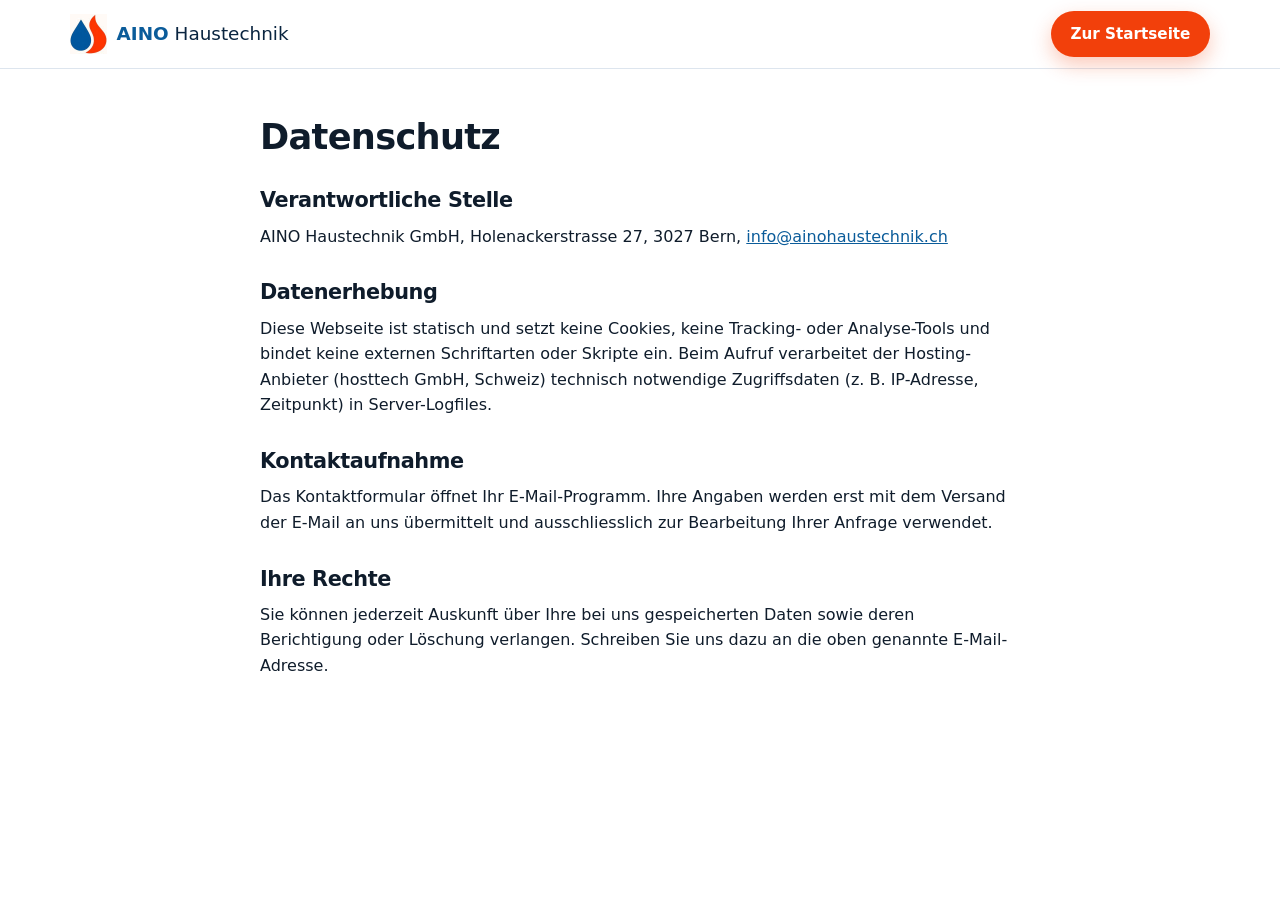
==== datenschutz.html @ a84bcbae "Neue statische Webseite für AINO Haustechnik GmbH Startseite mit Leistungen, Ablauf, Über uns und Ko" ====
<!doctype html>
<html lang="de-CH">
<head>
<meta charset="utf-8">
<meta name="viewport" content="width=device-width, initial-scale=1">
<title>Datenschutz – AINO Haustechnik GmbH</title>
<meta name="robots" content="noindex">
<link rel="icon" type="image/png" href="assets/favicon.png">
<link rel="stylesheet" href="style.css">
</head>
<body>
<header class="site-header"><div class="wrap header-inner">
<a class="brand" href="index.html"><img src="assets/logo-symbol.png" alt="" width="40" height="43"><span><strong>AINO</strong> Haustechnik</span></a>
<a class="btn btn-accent btn-sm" href="index.html">Zur Startseite</a>
</div></header>
<main class="wrap legal">
<h1>Datenschutz</h1>
<h2>Verantwortliche Stelle</h2>
<p>AINO Haustechnik GmbH, Holenackerstrasse 27, 3027 Bern, <a href="mailto:info@ainohaustechnik.ch">info@ainohaustechnik.ch</a></p>
<h2>Datenerhebung</h2>
<p>Diese Webseite ist statisch und setzt keine Cookies, keine Tracking- oder Analyse-Tools und bindet keine externen Schriftarten oder Skripte ein. Beim Aufruf verarbeitet der Hosting-Anbieter (hosttech GmbH, Schweiz) technisch notwendige Zugriffsdaten (z. B. IP-Adresse, Zeitpunkt) in Server-Logfiles.</p>
<h2>Kontaktaufnahme</h2>
<p>Das Kontaktformular öffnet Ihr E-Mail-Programm. Ihre Angaben werden erst mit dem Versand der E-Mail an uns übermittelt und ausschliesslich zur Bearbeitung Ihrer Anfrage verwendet.</p>
<h2>Ihre Rechte</h2>
<p>Sie können jederzeit Auskunft über Ihre bei uns gespeicherten Daten sowie deren Berichtigung oder Löschung verlangen. Schreiben Sie uns dazu an die oben genannte E-Mail-Adresse.</p>
</main>
</body>
</html>
---- style.css ----
:root{
  --navy:#0a2540;
  --navy-2:#0f3357;
  --blue:#0b5c9a;
  --blue-soft:#e8f2fb;
  --accent:#f2400b;
  --accent-dark:#d13505;
  --ink:#0f1c2b;
  --muted:#5a6b7d;
  --line:#dde5ee;
  --bg:#ffffff;
  --tint:#f4f8fc;
  --radius:16px;
  --shadow:0 10px 30px rgba(10,37,64,.10);
  --font:system-ui,-apple-system,"Segoe UI",Roboto,"Helvetica Neue",Arial,sans-serif;
}
*{box-sizing:border-box}
html{scroll-behavior:smooth;scroll-padding-top:80px}
body{margin:0;font-family:var(--font);color:var(--ink);background:var(--bg);line-height:1.6;-webkit-font-smoothing:antialiased}
img,svg{max-width:100%;display:block}
a{color:var(--blue)}
h1,h2,h3{line-height:1.15;margin:0 0 .5em;letter-spacing:-.02em}
h1{font-size:clamp(2.2rem,5.5vw,3.8rem);font-weight:800}
h2{font-size:clamp(1.7rem,3.5vw,2.5rem);font-weight:800}
h3{font-size:1.15rem;font-weight:700}
p{margin:0 0 1em}
.wrap{width:min(1140px,100% - 40px);margin-inline:auto}
.muted{color:var(--muted)}
.small{font-size:.85rem}
.skip{position:absolute;left:-999px;top:0;background:#fff;padding:.5rem 1rem;z-index:100}
.skip:focus{left:8px;top:8px}

/* header */
.site-header{position:sticky;top:0;z-index:50;background:rgba(255,255,255,.92);backdrop-filter:saturate(1.4) blur(10px);border-bottom:1px solid var(--line)}
.header-inner{display:flex;align-items:center;justify-content:space-between;height:68px}
.brand{display:flex;align-items:center;gap:.6rem;text-decoration:none;color:var(--navy);font-size:1.15rem}
.brand img{height:40px;width:auto}
.brand strong{font-weight:800;color:var(--blue)}
.nav{display:flex;align-items:center;gap:1.6rem}
.nav a:not(.btn){color:var(--ink);text-decoration:none;font-weight:500}
.nav a:not(.btn):hover{color:var(--blue)}
.nav-toggle{display:none;background:none;border:0;padding:10px;cursor:pointer}
.nav-toggle span{display:block;width:24px;height:2px;background:var(--navy);margin:5px 0;transition:.25s}

/* buttons */
.btn{display:inline-flex;align-items:center;justify-content:center;padding:.85rem 1.5rem;border-radius:999px;font-weight:700;text-decoration:none;border:2px solid transparent;cursor:pointer;font:inherit;font-weight:700;transition:transform .15s,background .15s,box-shadow .15s}
.btn:hover{transform:translateY(-1px)}
.btn-accent{background:var(--accent);color:#fff;box-shadow:0 8px 20px rgba(242,64,11,.28)}
.btn-accent:hover{background:var(--accent-dark)}
.btn-ghost{border-color:rgba(255,255,255,.4);color:#fff}
.btn-ghost:hover{background:rgba(255,255,255,.1)}
.btn-sm{padding:.55rem 1.1rem;font-size:.95rem}

/* hero */
.hero{background:radial-gradient(1200px 500px at 85% -10%,#15508a 0%,transparent 60%),linear-gradient(160deg,var(--navy) 0%,var(--navy-2) 100%);color:#fff;padding:clamp(3rem,8vw,6rem) 0 clamp(3rem,7vw,5rem);overflow:hidden}
.hero-grid{display:grid;grid-template-columns:1.2fr .8fr;gap:2rem;align-items:center}
.eyebrow{text-transform:uppercase;letter-spacing:.14em;font-size:.78rem;font-weight:700;color:var(--accent);margin-bottom:.8rem}
.hero .eyebrow{color:#ff8a5c}
.hl{color:#ff7a45}
.lead{font-size:1.15rem;color:#cfdcea;max-width:34em}
.cta-row{display:flex;flex-wrap:wrap;gap:.8rem;margin:1.6rem 0 2rem}
.hero-facts{list-style:none;padding:0;margin:0;display:flex;flex-wrap:wrap;gap:1.5rem 2.2rem}
.hero-facts li{display:flex;flex-direction:column;border-left:3px solid var(--accent);padding-left:.8rem}
.hero-facts strong{font-size:1rem}
.hero-facts span{font-size:.85rem;color:#a9bdd2}
.hero-visual{position:relative;display:grid;place-items:center}
.orb{position:absolute;width:90%;aspect-ratio:1;border-radius:50%;background:radial-gradient(circle,rgba(58,160,240,.35),transparent 65%);filter:blur(10px)}
.hero-svg{position:relative;width:min(340px,80%);filter:drop-shadow(0 20px 40px rgba(0,0,0,.35));animation:float 6s ease-in-out infinite}
@keyframes float{50%{transform:translateY(-10px)}}

/* sections */
.section{padding:clamp(3.5rem,8vw,6rem) 0}
.section-tint{background:var(--tint)}
.section-dark{background:var(--navy);color:#fff}
.section-dark .eyebrow{color:#ff8a5c}
.section-head{max-width:640px;margin-bottom:2.5rem}

/* cards */
.cards{display:grid;grid-template-columns:repeat(auto-fit,minmax(280px,1fr));gap:1.2rem}
.card{background:#fff;border:1px solid var(--line);border-radius:var(--radius);padding:1.6rem;transition:transform .2s,box-shadow .2s,border-color .2s}
.card:hover{transform:translateY(-4px);box-shadow:var(--shadow);border-color:#c5d6e8}
.card p{color:var(--muted);margin:0}
.icon{width:52px;height:52px;border-radius:14px;background:var(--blue-soft);display:grid;place-items:center;margin-bottom:1rem}
.icon svg{width:26px;height:26px;fill:none;stroke:var(--blue);stroke-width:1.8;stroke-linecap:round;stroke-linejoin:round}
.icon-warm{background:#fdece6}
.icon-warm svg{stroke:var(--accent)}

/* steps */
.steps{list-style:none;padding:0;margin:0;display:grid;grid-template-columns:repeat(auto-fit,minmax(220px,1fr));gap:1.2rem}
.steps li{background:rgba(255,255,255,.06);border:1px solid rgba(255,255,255,.12);border-radius:var(--radius);padding:1.5rem}
.steps p{color:#b9cbdd;margin:0}
.num{display:inline-grid;place-items:center;width:38px;height:38px;border-radius:50%;background:var(--accent);font-weight:800;margin-bottom:.8rem}

/* about */
.about{display:grid;grid-template-columns:1.3fr .7fr;gap:3rem;align-items:center}
.checks{list-style:none;padding:0;margin:1.2rem 0 0}
.checks li{position:relative;padding-left:1.9rem;margin-bottom:.6rem}
.checks li::before{content:"";position:absolute;left:0;top:.35em;width:1.1rem;height:1.1rem;border-radius:50%;background:var(--blue) url("data:image/svg+xml,%3Csvg xmlns='http://www.w3.org/2000/svg' viewBox='0 0 24 24' fill='none' stroke='white' stroke-width='3.5' stroke-linecap='round' stroke-linejoin='round'%3E%3Cpath d='M6 12.500l4 4 8-9'/%3E%3C/svg%3E") center/70% no-repeat}
.about-card{background:#fff;border:1px solid var(--line);border-radius:var(--radius);box-shadow:var(--shadow);padding:2rem;text-align:center}
.about-card img{width:200px;margin:0 auto 1.2rem;mix-blend-mode:multiply}
.about-card dl{text-align:left;margin:0;display:grid;gap:.2rem;border-top:1px solid var(--line);padding-top:1rem}
.about-card dt{font-size:.75rem;text-transform:uppercase;letter-spacing:.1em;color:var(--muted);margin-top:.6rem}
.about-card dd{margin:0;font-weight:600}

/* contact */
.contact{display:grid;grid-template-columns:.9fr 1.1fr;gap:3rem;align-items:start}
.contact-list{list-style:none;padding:0;margin:1.5rem 0 0;display:grid;gap:1rem}
.contact-list li{display:flex;flex-direction:column;background:#fff;border:1px solid var(--line);border-radius:12px;padding:.9rem 1.1rem}
.contact-list span{font-size:.75rem;text-transform:uppercase;letter-spacing:.1em;color:var(--muted)}
.contact-list a{font-weight:700;font-size:1.1rem;text-decoration:none}
.form{background:#fff;border:1px solid var(--line);border-radius:var(--radius);box-shadow:var(--shadow);padding:1.8rem;display:grid;gap:1rem}
.form label{display:grid;gap:.35rem;font-weight:600;font-size:.9rem}
.form .row{display:grid;grid-template-columns:1fr 1fr;gap:1rem}
.form input,.form select,.form textarea{font:inherit;padding:.75rem .9rem;border:1.5px solid var(--line);border-radius:10px;background:#fff;color:var(--ink)}
.form input:focus,.form select:focus,.form textarea:focus{outline:none;border-color:var(--blue);box-shadow:0 0 0 3px rgba(11,92,154,.15)}
.form .btn{justify-self:start}
.form p{margin:0}

/* footer */
.site-footer{background:var(--navy);color:#b9cbdd;padding:2.5rem 0}
.site-footer a{color:#fff;text-decoration:none;margin-right:1.2rem}
.site-footer a:hover{text-decoration:underline}
.site-footer strong{color:#fff}
.footer-inner{display:grid;grid-template-columns:1fr auto;gap:1.5rem;align-items:start}
.footer-inner>div{display:flex;gap:1rem;align-items:flex-start}
.footer-inner img{background:#fff;border-radius:10px;padding:5px;height:48px;width:auto}
.footer-inner p{margin:0}
.footer-inner .small{grid-column:1/-1;border-top:1px solid rgba(255,255,255,.12);padding-top:1rem}

/* legal pages */
.legal{max-width:760px;padding:3rem 0 5rem}
.legal h1{font-size:2.2rem}
.legal h2{font-size:1.3rem;margin-top:2rem}

/* responsive */
@media (max-width:860px){
  .hero-grid,.about,.contact{grid-template-columns:1fr}
  .hero-visual{order:-1;max-height:200px}
  .hero-svg{width:160px}
  .nav-toggle{display:block}
  .nav{position:absolute;top:68px;left:0;right:0;background:#fff;border-bottom:1px solid var(--line);flex-direction:column;align-items:stretch;gap:0;padding:.5rem 20px 1rem;display:none}
  .nav.open{display:flex}
  .nav a:not(.btn){padding:.8rem 0;border-bottom:1px solid var(--line)}
  .nav .btn{margin-top:.8rem}
  .form .row{grid-template-columns:1fr}
  .footer-inner{grid-template-columns:1fr}
}
@media (prefers-reduced-motion:reduce){
  html{scroll-behavior:auto}
  .hero-svg{animation:none}
  *{transition:none!important}
}
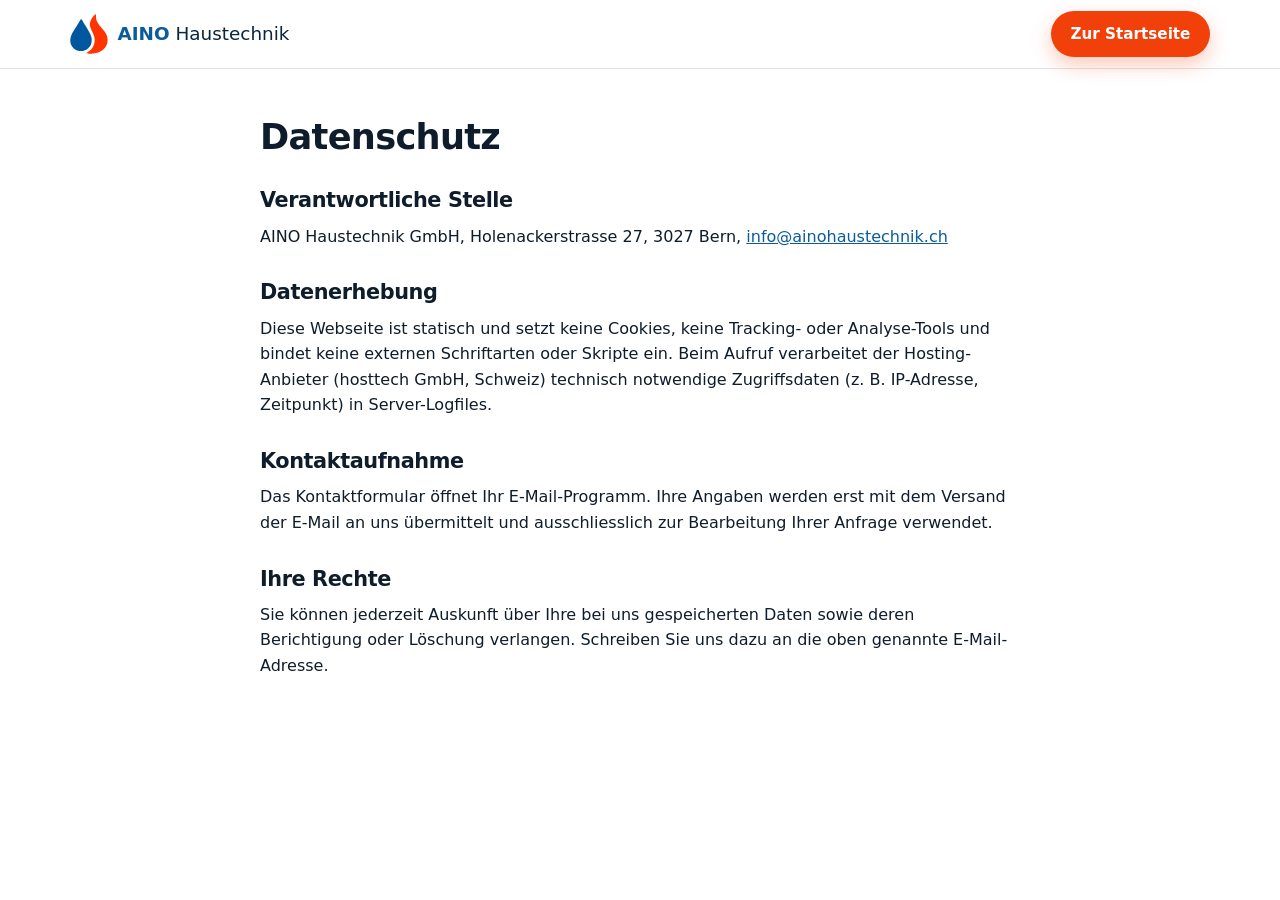
==== commit 8c206b0e: "Logo als Vektorgrafik (SVG): scharf, transparent, einheitlich - Logo aus der Rechnung als SVG nachge" ====
--- a/datenschutz.html
+++ b/datenschutz.html
@@ -5,12 +5,13 @@
 <meta name="viewport" content="width=device-width, initial-scale=1">
 <title>Datenschutz – AINO Haustechnik GmbH</title>
 <meta name="robots" content="noindex">
-<link rel="icon" type="image/png" href="assets/favicon.png">
-<link rel="stylesheet" href="style.css">
+<link rel="icon" type="image/svg+xml" href="assets/logo-symbol.svg?v=3">
+<link rel="icon" type="image/png" href="assets/favicon.png?v=3">
+<link rel="stylesheet" href="style.css?v=3">
 </head>
 <body>
 <header class="site-header"><div class="wrap header-inner">
-<a class="brand" href="index.html"><img src="assets/logo-symbol.png" alt="" width="40" height="43"><span><strong>AINO</strong> Haustechnik</span></a>
+<a class="brand" href="index.html"><img src="assets/logo-symbol.svg?v=3" alt="" width="38" height="40"><span><strong>AINO</strong> Haustechnik</span></a>
 <a class="btn btn-accent btn-sm" href="index.html">Zur Startseite</a>
 </div></header>
 <main class="wrap legal">
--- a/style.css
+++ b/style.css
@@ -65,7 +65,6 @@
 .hero-facts span{font-size:.85rem;color:#a9bdd2}
 .hero-visual{position:relative;display:grid;place-items:center}
 .orb{position:absolute;width:90%;aspect-ratio:1;border-radius:50%;background:radial-gradient(circle,rgba(58,160,240,.35),transparent 65%);filter:blur(10px)}
-.hero-svg{position:relative;width:min(340px,80%);filter:drop-shadow(0 20px 40px rgba(0,0,0,.35));animation:float 6s ease-in-out infinite}
 @keyframes float{50%{transform:translateY(-10px)}}
 
 /* sections */
@@ -97,7 +96,7 @@
 .checks li{position:relative;padding-left:1.9rem;margin-bottom:.6rem}
 .checks li::before{content:"";position:absolute;left:0;top:.35em;width:1.1rem;height:1.1rem;border-radius:50%;background:var(--blue) url("data:image/svg+xml,%3Csvg xmlns='http://www.w3.org/2000/svg' viewBox='0 0 24 24' fill='none' stroke='white' stroke-width='3.5' stroke-linecap='round' stroke-linejoin='round'%3E%3Cpath d='M6 12.500l4 4 8-9'/%3E%3C/svg%3E") center/70% no-repeat}
 .about-card{background:#fff;border:1px solid var(--line);border-radius:var(--radius);box-shadow:var(--shadow);padding:2rem;text-align:center}
-.about-card img{width:200px;margin:0 auto 1.2rem;mix-blend-mode:multiply}
+.about-card img{width:200px;height:auto;margin:0 auto 1.2rem}
 .about-card dl{text-align:left;margin:0;display:grid;gap:.2rem;border-top:1px solid var(--line);padding-top:1rem}
 .about-card dt{font-size:.75rem;text-transform:uppercase;letter-spacing:.1em;color:var(--muted);margin-top:.6rem}
 .about-card dd{margin:0;font-weight:600}
@@ -135,8 +134,7 @@
 /* responsive */
 @media (max-width:860px){
   .hero-grid,.about,.contact{grid-template-columns:1fr}
-  .hero-visual{order:-1;max-height:200px}
-  .hero-svg{width:160px}
+  .hero-visual{order:-1}
   .nav-toggle{display:block}
   .nav{position:absolute;top:68px;left:0;right:0;background:#fff;border-bottom:1px solid var(--line);flex-direction:column;align-items:stretch;gap:0;padding:.5rem 20px 1rem;display:none}
   .nav.open{display:flex}
@@ -147,6 +145,67 @@
 }
 @media (prefers-reduced-motion:reduce){
   html{scroll-behavior:auto}
-  .hero-svg{animation:none}
   *{transition:none!important}
 }
+
+/* ===== Logo-Karte im Hero ===== */
+.logo-card{position:relative;background:#fff;border-radius:28px;padding:clamp(1.4rem,3vw,2.2rem);box-shadow:0 30px 60px rgba(0,0,0,.35),0 0 0 8px rgba(255,255,255,.08);animation:float 6s ease-in-out infinite;transition:transform .4s}
+.logo-card:hover{transform:rotate(-2deg) scale(1.03)}
+.logo-card img{width:min(300px,62vw);height:auto}
+.bubble{position:absolute;border-radius:50%;background:rgba(255,255,255,.12);border:1px solid rgba(255,255,255,.22);animation:rise 9s ease-in infinite}
+.b1{width:22px;height:22px;left:8%;bottom:10%}
+.b2{width:14px;height:14px;right:10%;bottom:4%;animation-delay:2.5s}
+.b3{width:30px;height:30px;right:2%;top:12%;animation-delay:5s}
+@keyframes rise{0%{transform:translateY(20px) scale(.6);opacity:0}20%{opacity:1}100%{transform:translateY(-140px) scale(1.1);opacity:0}}
+
+/* ===== Header-Zustand, aktiver Link ===== */
+.site-header{transition:box-shadow .3s,background .3s}
+.site-header.scrolled{box-shadow:0 6px 24px rgba(10,37,64,.10)}
+.header-inner{transition:height .3s}
+.site-header.scrolled .header-inner{height:58px}
+.nav a:not(.btn){position:relative}
+.nav a:not(.btn)::after{content:"";position:absolute;left:0;bottom:-6px;height:2px;width:100%;background:var(--accent);transform:scaleX(0);transform-origin:left;transition:transform .25s}
+.nav a:not(.btn):hover::after,.nav a.active::after{transform:scaleX(1)}
+.nav a.active{color:var(--blue)}
+
+/* ===== Einblend-Animation beim Scrollen ===== */
+.js [data-reveal]{opacity:0;transform:translateY(24px);transition:opacity .6s ease,transform .6s ease;transition-delay:var(--d,0s)}
+.js [data-reveal].in{opacity:1;transform:none}
+
+/* ===== Klick-Effekte ===== */
+.btn{position:relative;overflow:hidden}
+.btn:active{transform:translateY(0) scale(.97)}
+.ripple{position:absolute;border-radius:50%;background:rgba(255,255,255,.45);transform:scale(0);animation:ripple .6s ease-out forwards;pointer-events:none}
+@keyframes ripple{to{transform:scale(3.5);opacity:0}}
+.card{cursor:default;position:relative;overflow:hidden}
+.card::before{content:"";position:absolute;left:0;top:0;height:3px;width:100%;background:linear-gradient(90deg,var(--blue),var(--accent));transform:scaleX(0);transform-origin:left;transition:transform .35s}
+.card:hover::before{transform:scaleX(1)}
+.card:hover .icon{transform:rotate(-6deg) scale(1.08)}
+.icon{transition:transform .3s}
+.card:active{transform:translateY(-1px) scale(.99)}
+.steps li{transition:transform .25s,background .25s}
+.steps li:hover{transform:translateY(-4px);background:rgba(255,255,255,.1)}
+.contact-list li{transition:transform .2s,border-color .2s}
+.contact-list li:hover{transform:translateX(4px);border-color:var(--blue)}
+
+/* ===== Zurück nach oben, Anruf-Leiste ===== */
+.to-top{position:fixed;right:18px;bottom:18px;width:46px;height:46px;border-radius:50%;border:0;background:var(--navy);color:#fff;box-shadow:var(--shadow);cursor:pointer;display:grid;place-items:center;opacity:0;transform:translateY(10px);transition:.25s;z-index:40}
+.to-top.show{opacity:1;transform:none}
+.to-top svg{width:22px;height:22px;fill:none;stroke:#fff;stroke-width:2.5;stroke-linecap:round;stroke-linejoin:round}
+.to-top:hover{background:var(--blue)}
+.call-bar{display:none}
+.credit a{color:#fff;font-weight:600}
+.site-footer .credit{margin-top:-.6rem}
+
+@media (max-width:860px){
+  .call-bar{display:flex;position:fixed;left:16px;right:16px;bottom:16px;z-index:45;background:var(--accent);color:#fff;text-decoration:none;font-weight:700;align-items:center;justify-content:center;gap:.6rem;padding:.9rem;border-radius:999px;box-shadow:0 10px 28px rgba(242,64,11,.4)}
+  .call-bar svg{width:20px;height:20px;fill:none;stroke:#fff;stroke-width:2;stroke-linecap:round;stroke-linejoin:round}
+  .to-top{bottom:84px}
+  body{padding-bottom:84px}
+  .hero-visual{max-height:none;min-height:180px}
+  .logo-card img{width:min(240px,60vw)}
+}
+@media (prefers-reduced-motion:reduce){
+  .js [data-reveal]{opacity:1;transform:none}
+  .bubble,.logo-card{animation:none}
+}
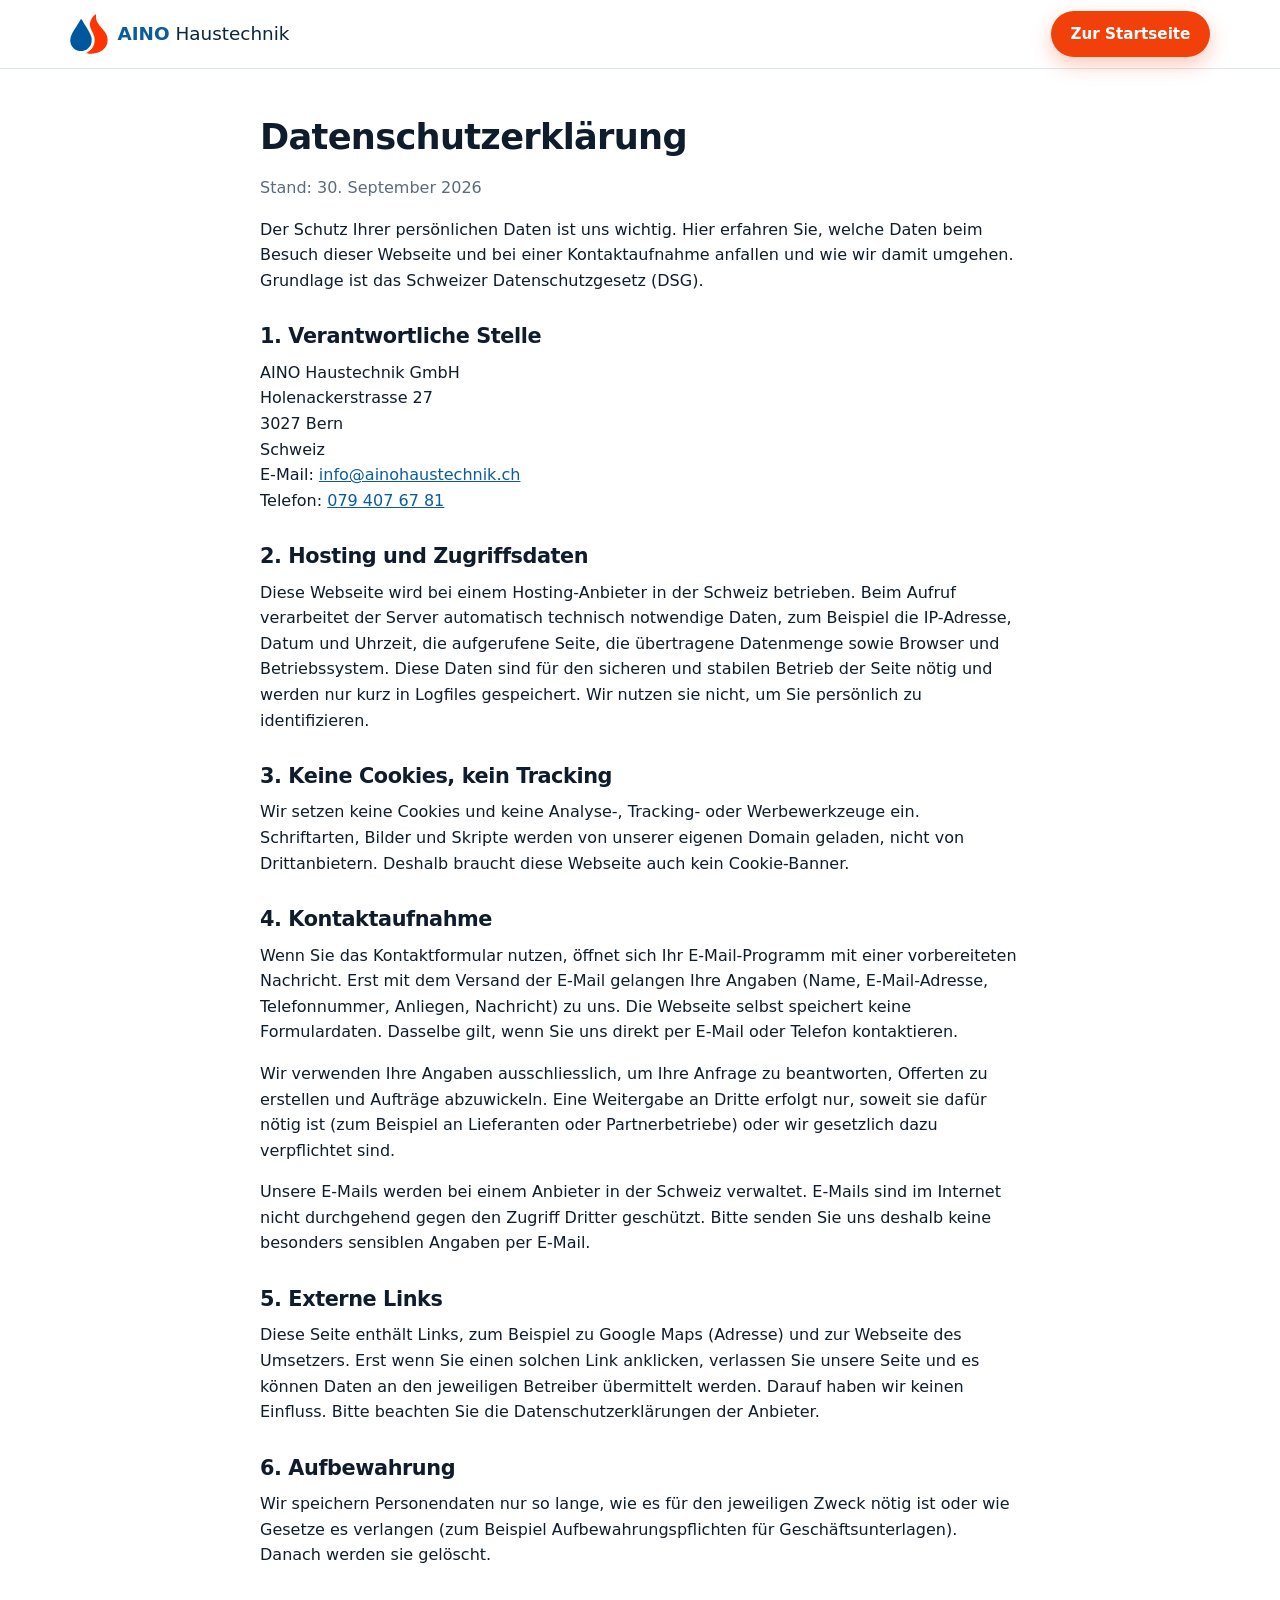
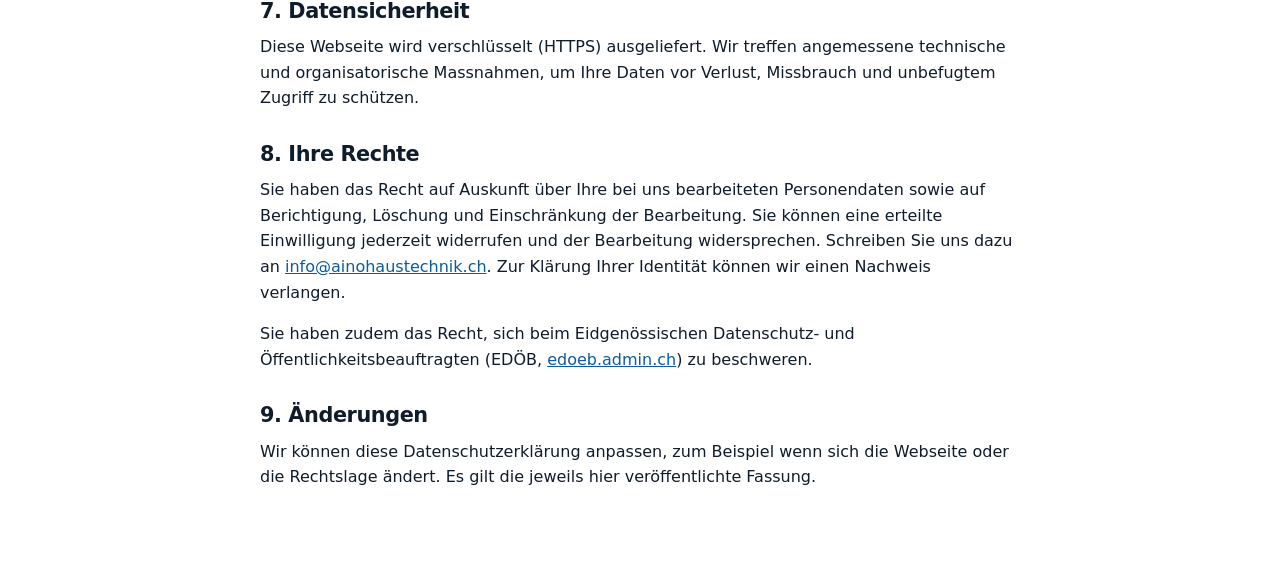
==== commit 75eacca7: "Galerie mit 6 modernen Baedern im Schweizer Stil, ausfuehrlichere Datenschutzerklaerung Co-Authored-" ====
--- a/datenschutz.html
+++ b/datenschutz.html
@@ -7,7 +7,7 @@
 <meta name="robots" content="noindex">
 <link rel="icon" type="image/svg+xml" href="assets/logo-symbol.svg?v=3">
 <link rel="icon" type="image/png" href="assets/favicon.png?v=3">
-<link rel="stylesheet" href="style.css?v=3">
+<link rel="stylesheet" href="style.css?v=5">
 </head>
 <body>
 <header class="site-header"><div class="wrap header-inner">
@@ -15,15 +15,39 @@
 <a class="btn btn-accent btn-sm" href="index.html">Zur Startseite</a>
 </div></header>
 <main class="wrap legal">
-<h1>Datenschutz</h1>
-<h2>Verantwortliche Stelle</h2>
-<p>AINO Haustechnik GmbH, Holenackerstrasse 27, 3027 Bern, <a href="mailto:info@ainohaustechnik.ch">info@ainohaustechnik.ch</a></p>
-<h2>Datenerhebung</h2>
-<p>Diese Webseite ist statisch und setzt keine Cookies, keine Tracking- oder Analyse-Tools und bindet keine externen Schriftarten oder Skripte ein. Beim Aufruf verarbeitet der Hosting-Anbieter (hosttech GmbH, Schweiz) technisch notwendige Zugriffsdaten (z. B. IP-Adresse, Zeitpunkt) in Server-Logfiles.</p>
-<h2>Kontaktaufnahme</h2>
-<p>Das Kontaktformular öffnet Ihr E-Mail-Programm. Ihre Angaben werden erst mit dem Versand der E-Mail an uns übermittelt und ausschliesslich zur Bearbeitung Ihrer Anfrage verwendet.</p>
-<h2>Ihre Rechte</h2>
-<p>Sie können jederzeit Auskunft über Ihre bei uns gespeicherten Daten sowie deren Berichtigung oder Löschung verlangen. Schreiben Sie uns dazu an die oben genannte E-Mail-Adresse.</p>
+<h1>Datenschutzerklärung</h1>
+<p class="muted">Stand: 30. September 2026</p>
+<p>Der Schutz Ihrer persönlichen Daten ist uns wichtig. Hier erfahren Sie, welche Daten beim Besuch dieser Webseite und bei einer Kontaktaufnahme anfallen und wie wir damit umgehen. Grundlage ist das Schweizer Datenschutzgesetz (DSG).</p>
+
+<h2>1. Verantwortliche Stelle</h2>
+<p>AINO Haustechnik GmbH<br>Holenackerstrasse 27<br>3027 Bern<br>Schweiz<br>E-Mail: <a href="mailto:info@ainohaustechnik.ch">info@ainohaustechnik.ch</a><br>Telefon: <a href="tel:+41794076781">079 407 67 81</a></p>
+
+<h2>2. Hosting und Zugriffsdaten</h2>
+<p>Diese Webseite wird bei einem Hosting-Anbieter in der Schweiz betrieben. Beim Aufruf verarbeitet der Server automatisch technisch notwendige Daten, zum Beispiel die IP-Adresse, Datum und Uhrzeit, die aufgerufene Seite, die übertragene Datenmenge sowie Browser und Betriebssystem. Diese Daten sind für den sicheren und stabilen Betrieb der Seite nötig und werden nur kurz in Logfiles gespeichert. Wir nutzen sie nicht, um Sie persönlich zu identifizieren.</p>
+
+<h2>3. Keine Cookies, kein Tracking</h2>
+<p>Wir setzen keine Cookies und keine Analyse-, Tracking- oder Werbewerkzeuge ein. Schriftarten, Bilder und Skripte werden von unserer eigenen Domain geladen, nicht von Drittanbietern. Deshalb braucht diese Webseite auch kein Cookie-Banner.</p>
+
+<h2>4. Kontaktaufnahme</h2>
+<p>Wenn Sie das Kontaktformular nutzen, öffnet sich Ihr E-Mail-Programm mit einer vorbereiteten Nachricht. Erst mit dem Versand der E-Mail gelangen Ihre Angaben (Name, E-Mail-Adresse, Telefonnummer, Anliegen, Nachricht) zu uns. Die Webseite selbst speichert keine Formulardaten. Dasselbe gilt, wenn Sie uns direkt per E-Mail oder Telefon kontaktieren.</p>
+<p>Wir verwenden Ihre Angaben ausschliesslich, um Ihre Anfrage zu beantworten, Offerten zu erstellen und Aufträge abzuwickeln. Eine Weitergabe an Dritte erfolgt nur, soweit sie dafür nötig ist (zum Beispiel an Lieferanten oder Partnerbetriebe) oder wir gesetzlich dazu verpflichtet sind.</p>
+<p>Unsere E-Mails werden bei einem Anbieter in der Schweiz verwaltet. E-Mails sind im Internet nicht durchgehend gegen den Zugriff Dritter geschützt. Bitte senden Sie uns deshalb keine besonders sensiblen Angaben per E-Mail.</p>
+
+<h2>5. Externe Links</h2>
+<p>Diese Seite enthält Links, zum Beispiel zu Google Maps (Adresse) und zur Webseite des Umsetzers. Erst wenn Sie einen solchen Link anklicken, verlassen Sie unsere Seite und es können Daten an den jeweiligen Betreiber übermittelt werden. Darauf haben wir keinen Einfluss. Bitte beachten Sie die Datenschutzerklärungen der Anbieter.</p>
+
+<h2>6. Aufbewahrung</h2>
+<p>Wir speichern Personendaten nur so lange, wie es für den jeweiligen Zweck nötig ist oder wie Gesetze es verlangen (zum Beispiel Aufbewahrungspflichten für Geschäftsunterlagen). Danach werden sie gelöscht.</p>
+
+<h2>7. Datensicherheit</h2>
+<p>Diese Webseite wird verschlüsselt (HTTPS) ausgeliefert. Wir treffen angemessene technische und organisatorische Massnahmen, um Ihre Daten vor Verlust, Missbrauch und unbefugtem Zugriff zu schützen.</p>
+
+<h2>8. Ihre Rechte</h2>
+<p>Sie haben das Recht auf Auskunft über Ihre bei uns bearbeiteten Personendaten sowie auf Berichtigung, Löschung und Einschränkung der Bearbeitung. Sie können eine erteilte Einwilligung jederzeit widerrufen und der Bearbeitung widersprechen. Schreiben Sie uns dazu an <a href="mailto:info@ainohaustechnik.ch">info@ainohaustechnik.ch</a>. Zur Klärung Ihrer Identität können wir einen Nachweis verlangen.</p>
+<p>Sie haben zudem das Recht, sich beim Eidgenössischen Datenschutz- und Öffentlichkeitsbeauftragten (EDÖB, <a href="https://www.edoeb.admin.ch" target="_blank" rel="noopener">edoeb.admin.ch</a>) zu beschweren.</p>
+
+<h2>9. Änderungen</h2>
+<p>Wir können diese Datenschutzerklärung anpassen, zum Beispiel wenn sich die Webseite oder die Rechtslage ändert. Es gilt die jeweils hier veröffentlichte Fassung.</p>
 </main>
 </body>
 </html>
--- a/style.css
+++ b/style.css
@@ -209,3 +209,36 @@
   .js [data-reveal]{opacity:1;transform:none}
   .bubble,.logo-card{animation:none}
 }
+
+/* ===== Fotos, Familie, Galerie, Person ===== */
+.photo-frame{margin:0;border-radius:22px;overflow:hidden;box-shadow:var(--shadow);position:relative;background:var(--tint)}
+.photo-frame img{width:100%;height:100%;object-fit:cover}
+.hero-photo{width:100%;box-shadow:0 30px 60px rgba(0,0,0,.35),0 0 0 8px rgba(255,255,255,.08);animation:float 7s ease-in-out infinite}
+.hero-photo img{aspect-ratio:4/3}
+.photo-badge{position:absolute;left:14px;bottom:14px;display:flex;align-items:center;gap:.6rem;background:rgba(255,255,255,.95);color:var(--navy);padding:.55rem .9rem;border-radius:14px;font-size:.85rem;line-height:1.25;box-shadow:0 8px 20px rgba(0,0,0,.2)}
+.photo-badge img{width:30px;height:32px;object-fit:contain}
+.split{display:grid;grid-template-columns:.8fr 1.2fr;gap:3.5rem;align-items:center}
+.photo-frame.tall img{aspect-ratio:4/5}
+.gallery{display:grid;grid-template-columns:repeat(3,1fr);gap:1.2rem}
+.gallery .photo-frame img{aspect-ratio:4/3;transition:transform .5s}
+.gallery .photo-frame:hover img{transform:scale(1.05)}
+.gallery-note{margin-top:1rem}
+.about-photo{margin-bottom:1.2rem}
+.about-photo img{aspect-ratio:3/2}
+.about-card{padding:1.4rem 1.6rem}
+.person{display:flex;align-items:center;gap:1.1rem;margin:1.4rem 0 .2rem;background:#fff;border:1px solid var(--line);border-radius:var(--radius);padding:.9rem;box-shadow:var(--shadow)}
+.person img{width:92px;height:92px;border-radius:50%;object-fit:cover;object-position:50% 25%;flex:none}
+.person div{display:flex;flex-direction:column;gap:.1rem}
+.person span{color:var(--muted);font-size:.9rem}
+.person a{font-weight:700;text-decoration:none;font-size:1.05rem}
+@media (max-width:860px){
+  .split{grid-template-columns:1fr;gap:2rem}
+  .photo-frame.tall img{aspect-ratio:4/3}
+  .gallery{grid-template-columns:1fr}
+  .hero-photo{max-width:560px}
+}
+@media (prefers-reduced-motion:reduce){.hero-photo{animation:none}}
+.person img{width:120px;height:120px}
+.about-card dl{border-top:0;padding-top:0}
+
+.gallery .photo-frame img{aspect-ratio:4/3;object-fit:cover}
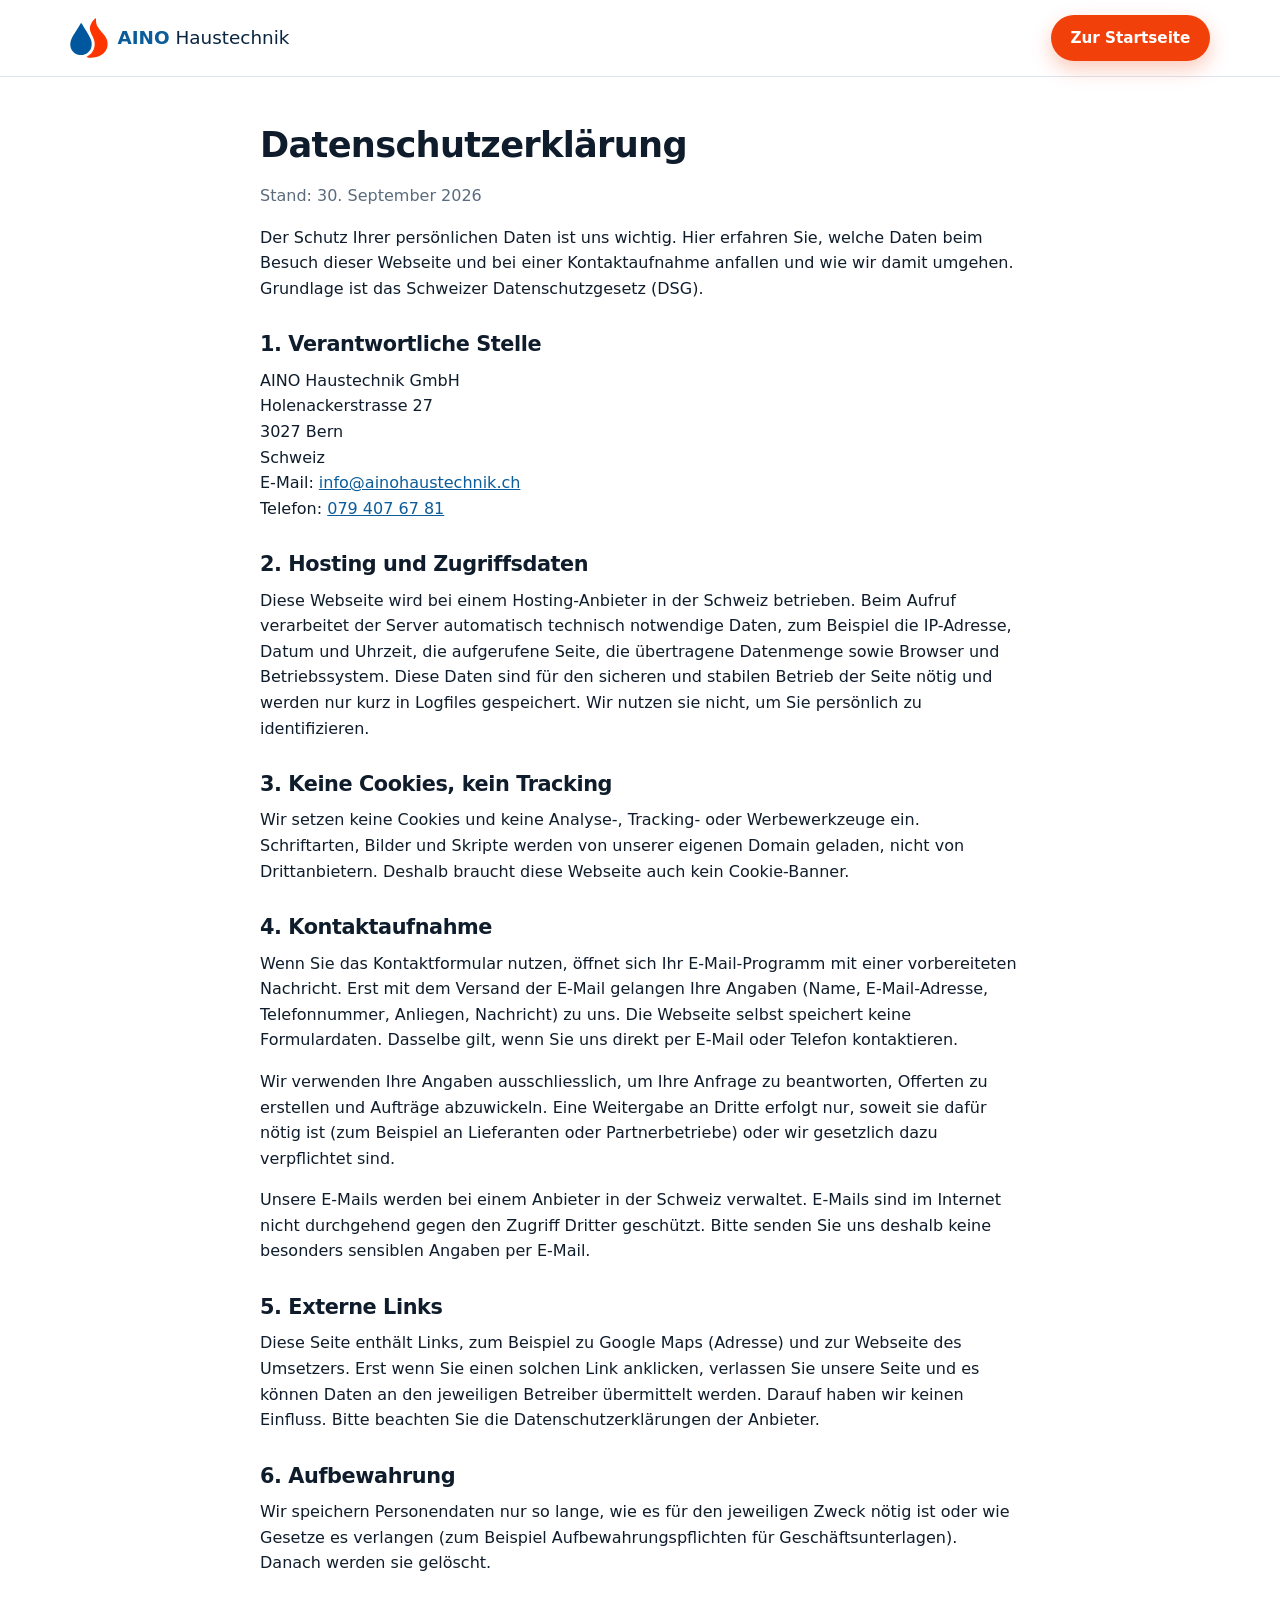
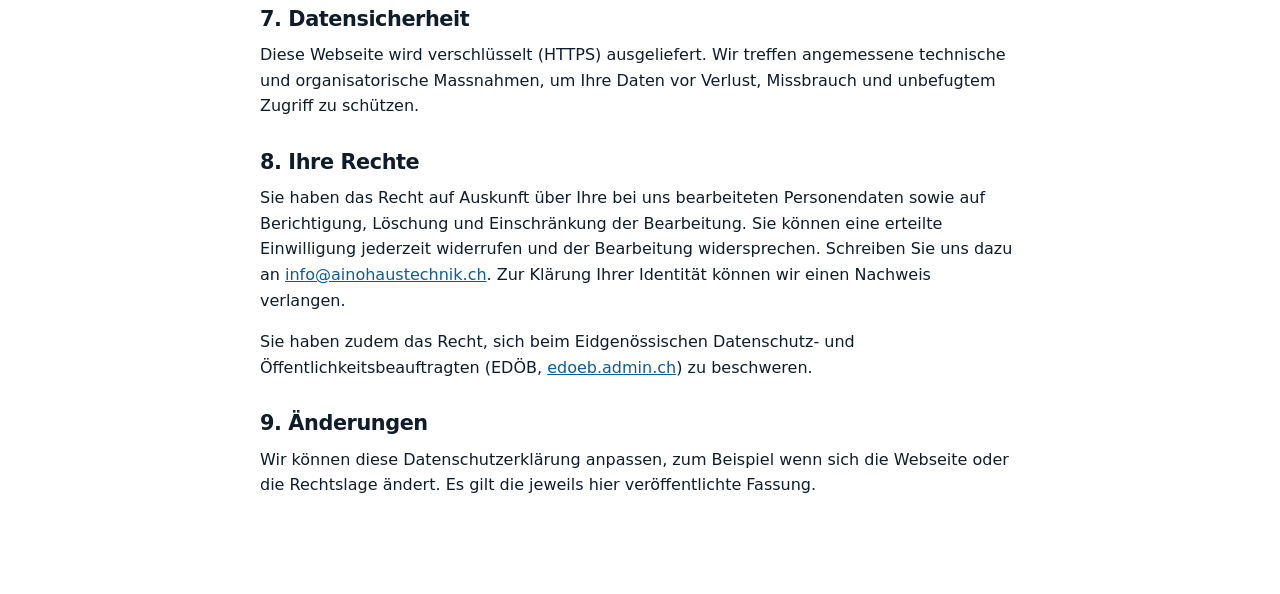
==== commit c98a444a: "Hero mit Bad-Hintergrund, einheitliche Navigation, Footer mit Logo in Textgroesse und TIFF-Credit Co" ====
--- a/datenschutz.html
+++ b/datenschutz.html
@@ -7,7 +7,7 @@
 <meta name="robots" content="noindex">
 <link rel="icon" type="image/svg+xml" href="assets/logo-symbol.svg?v=3">
 <link rel="icon" type="image/png" href="assets/favicon.png?v=3">
-<link rel="stylesheet" href="style.css?v=5">
+<link rel="stylesheet" href="style.css?v=6">
 </head>
 <body>
 <header class="site-header"><div class="wrap header-inner">
--- a/style.css
+++ b/style.css
@@ -242,3 +242,63 @@
 .about-card dl{border-top:0;padding-top:0}
 
 .gallery .photo-frame img{aspect-ratio:4/3;object-fit:cover}
+
+/* ===== Hero mit grossem Bad im Hintergrund ===== */
+.hero.hero-bg{
+  background:
+    linear-gradient(90deg,rgba(10,37,64,.92) 0%,rgba(10,37,64,.78) 45%,rgba(10,37,64,.25) 100%),
+    url("assets/hero-bad.jpg") center/cover no-repeat;
+  min-height:clamp(520px,82vh,760px);display:flex;align-items:center;
+  padding:clamp(3rem,9vw,7rem) 0}
+.hero-single{display:block}
+.hero-single .hero-copy{max-width:640px}
+.hero-single .lead{color:#e3ecf5}
+@media (max-width:860px){
+  .hero.hero-bg{background:linear-gradient(180deg,rgba(10,37,64,.9) 0%,rgba(10,37,64,.78) 100%),url("assets/hero-bad.jpg") 70% center/cover no-repeat;min-height:0}
+}
+
+/* ===== Navigation: alle Punkte gleich gross und gleich gestaltet ===== */
+.header-inner{height:76px}
+.site-header.scrolled .header-inner{height:64px}
+.nav{gap:.6rem}
+.site-header .nav a{display:inline-flex;align-items:center;justify-content:center;height:46px;padding:0 1.3rem;border-radius:999px;background:var(--blue-soft);color:var(--navy);font-size:1.08rem;font-weight:700;text-decoration:none;border:0;box-shadow:none;transition:background .2s,color .2s,transform .15s}
+.site-header .nav a::after{display:none}
+.site-header .nav a:hover{background:var(--navy);color:#fff;transform:translateY(-1px)}
+.site-header .nav a.active{background:var(--navy);color:#fff}
+.site-header .nav a.nav-phone{width:46px;padding:0}
+.nav-phone svg{width:22px;height:22px;fill:none;stroke:var(--accent);stroke-width:2;stroke-linecap:round;stroke-linejoin:round;transition:stroke .2s}
+.site-header .nav a.nav-phone:hover svg{stroke:#fff}
+@media (max-width:860px){
+  .header-inner{height:68px}
+  .site-header .nav a{height:52px;justify-content:flex-start;border-radius:14px;padding:0 1.1rem;border:0;margin-bottom:.5rem}
+  .site-header .nav a.nav-phone{display:none}
+  .nav{gap:0}
+}
+
+/* ===== Footer: Logo so hoch wie der Text, TIFF-Credit rechts ===== */
+.site-footer .footer-inner{display:block}
+.footer-top{display:flex;justify-content:space-between;align-items:flex-start;gap:1.5rem 2rem;flex-wrap:wrap}
+.foot-brand{display:flex;align-items:stretch;gap:1rem}
+.foot-brand img{height:auto;width:auto;aspect-ratio:1;align-self:stretch;background:#fff;border-radius:12px;padding:8px;object-fit:contain}
+.foot-brand p{margin:0;line-height:1.5;font-size:1.05rem}
+.foot-brand p strong{font-size:1.15rem}
+.tiff-credit{display:flex;flex-direction:column;align-items:flex-end;gap:.45rem;margin:0;text-decoration:none}
+.tiff-credit:hover{text-decoration:none}
+.tiff-label{font-size:.78rem;text-transform:uppercase;letter-spacing:.12em;color:#c9a053}
+.tiff-brand{display:flex;align-items:center;gap:.7rem;background:#16653c;border:1px solid rgba(201,160,83,.55);border-radius:14px;padding:.5rem .95rem .5rem .55rem;color:#fff;font-size:1.05rem;transition:background .2s,transform .2s}
+.tiff-brand img{width:34px;height:34px;border-radius:8px;background:none;padding:0}
+.tiff-brand b{color:#c9a053;font-weight:700}
+.tiff-credit:hover .tiff-brand{background:#0f4b2c;transform:translateY(-2px)}
+.footer-bottom{display:flex;justify-content:space-between;align-items:center;flex-wrap:wrap;gap:.6rem 1.5rem;margin-top:1.6rem;border-top:1px solid rgba(255,255,255,.12);padding-top:1rem}
+.footer-bottom p{margin:0}
+@media (max-width:860px){
+  .footer-top{flex-direction:column}
+  .tiff-credit{align-items:flex-start}
+}
+
+/* Footer-Logo exakt so hoch wie die drei Textzeilen (3 x 1.6rem) */
+.foot-brand{align-items:flex-start}
+.foot-brand img{width:4.8rem;height:4.8rem;aspect-ratio:auto;align-self:flex-start;padding:.5rem;border-radius:12px;flex:none}
+.foot-brand p{line-height:1.6rem;font-size:1.05rem;white-space:nowrap}
+.foot-brand p strong{font-size:1.1rem}
+@media (max-width:480px){.foot-brand p{white-space:normal}}
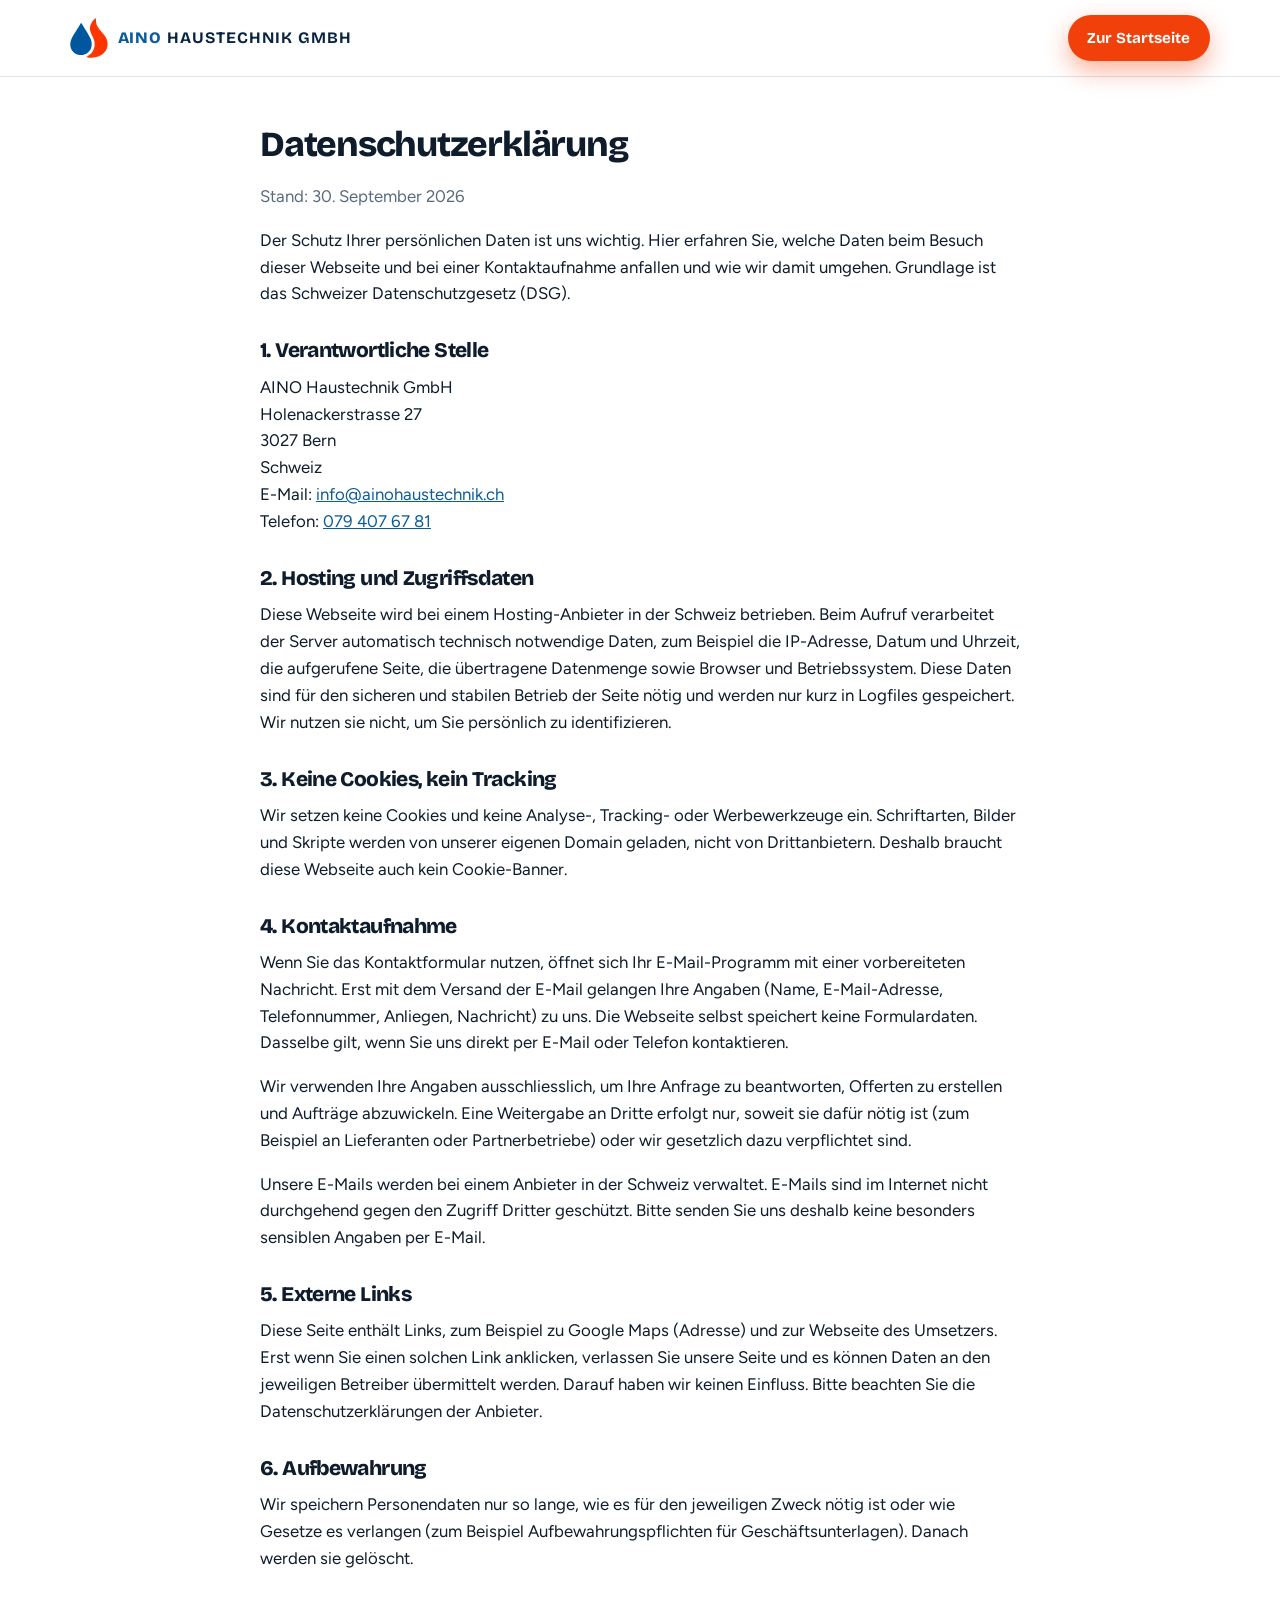
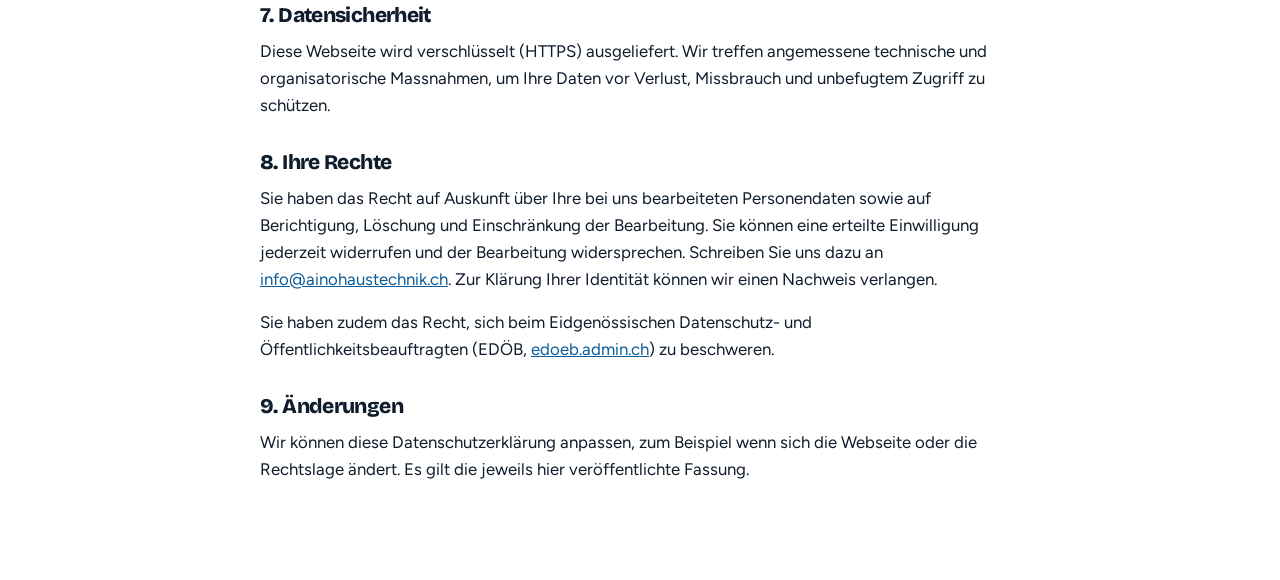
==== commit 2e7f381e: "Neue Schriften, Referenzen, Klick-Effekte, Logo folgt der Maus, dezenter TIFF-Credit, Kontrast bei K" ====
--- a/datenschutz.html
+++ b/datenschutz.html
@@ -7,11 +7,11 @@
 <meta name="robots" content="noindex">
 <link rel="icon" type="image/svg+xml" href="assets/logo-symbol.svg?v=3">
 <link rel="icon" type="image/png" href="assets/favicon.png?v=3">
-<link rel="stylesheet" href="style.css?v=6">
+<link rel="stylesheet" href="style.css?v=7">
 </head>
 <body>
 <header class="site-header"><div class="wrap header-inner">
-<a class="brand" href="index.html"><img src="assets/logo-symbol.svg?v=3" alt="" width="38" height="40"><span><strong>AINO</strong> Haustechnik</span></a>
+<a class="brand" href="index.html"><img src="assets/logo-symbol.svg?v=3" alt="" width="38" height="40"><span class="brand-text"><strong>AINO</strong> HAUSTECHNIK GMBH</span></a>
 <a class="btn btn-accent btn-sm" href="index.html">Zur Startseite</a>
 </div></header>
 <main class="wrap legal">
--- a/style.css
+++ b/style.css
@@ -302,3 +302,74 @@
 .foot-brand p{line-height:1.6rem;font-size:1.05rem;white-space:nowrap}
 .foot-brand p strong{font-size:1.1rem}
 @media (max-width:480px){.foot-brand p{white-space:normal}}
+
+/* ===== Schriften (lokal gehostet, keine Drittanbieter) ===== */
+@font-face{font-family:"Bricolage Grotesque";font-weight:700;font-style:normal;font-display:swap;src:url("assets/fonts/bricolage-grotesque-latin-700-normal.woff2") format("woff2")}
+@font-face{font-family:"Bricolage Grotesque";font-weight:800;font-style:normal;font-display:swap;src:url("assets/fonts/bricolage-grotesque-latin-800-normal.woff2") format("woff2")}
+@font-face{font-family:"Figtree";font-weight:400;font-style:normal;font-display:swap;src:url("assets/fonts/figtree-latin-400-normal.woff2") format("woff2")}
+@font-face{font-family:"Figtree";font-weight:600;font-style:normal;font-display:swap;src:url("assets/fonts/figtree-latin-600-normal.woff2") format("woff2")}
+@font-face{font-family:"Figtree";font-weight:700;font-style:normal;font-display:swap;src:url("assets/fonts/figtree-latin-700-normal.woff2") format("woff2")}
+:root{--font:"Figtree",system-ui,-apple-system,"Segoe UI",Roboto,Arial,sans-serif;--display:"Bricolage Grotesque","Figtree",system-ui,sans-serif}
+body{font-family:var(--font);font-size:1.05rem}
+h1,h2,h3,.brand,.eyebrow,.btn,.num,.hero-facts strong,.site-header .nav a,.person strong,.contact-list a{font-family:var(--display)}
+h1{font-weight:800;letter-spacing:-.035em}
+h2{font-weight:800;letter-spacing:-.03em}
+h3{font-weight:700}
+.eyebrow{letter-spacing:.16em}
+
+/* ===== Logo oben: AINO HAUSTECHNIK GMBH ===== */
+.brand{font-size:1rem;font-weight:700;letter-spacing:.06em;text-transform:uppercase}
+.brand strong{font-weight:800}
+@media (max-width:480px){.brand{font-size:.82rem;letter-spacing:.04em;gap:.45rem}.brand img{height:34px}}
+
+/* ===== Mehr Kontrast bei den Knoepfen ===== */
+.site-header .nav a{background:var(--navy);color:#fff;font-size:1.04rem;padding:0 1.1rem;box-shadow:0 4px 12px rgba(10,37,64,.18)}
+.site-header .nav a:hover{background:var(--blue);color:#fff}
+.site-header .nav a.active{background:var(--accent);color:#fff;box-shadow:0 6px 16px rgba(242,64,11,.35)}
+.site-header .nav a.nav-phone{background:var(--accent);box-shadow:0 6px 16px rgba(242,64,11,.35)}
+.site-header .nav a.nav-phone:hover{background:var(--accent-dark)}
+.nav-phone svg,.site-header .nav a.nav-phone:hover svg{stroke:#fff}
+.site-header .nav a:active{transform:scale(.94)}
+.hero .btn-ghost{background:#fff;color:var(--navy);border-color:#fff}
+.hero .btn-ghost:hover{background:var(--blue-soft)}
+.btn-accent{box-shadow:0 10px 24px rgba(242,64,11,.4)}
+@media (max-width:1040px){.site-header .nav a{padding:0 .85rem;font-size:.98rem}.nav{gap:.4rem}}
+
+/* ===== TIFF-Credit dezent ===== */
+.tiff-credit{opacity:.6;gap:0;align-items:flex-end;transition:opacity .25s}
+.tiff-credit:hover{opacity:1}
+.tiff-brand,.tiff-credit:hover .tiff-brand{background:none;border:0;padding:0;border-radius:0;transform:none;font-size:.82rem;color:#9fb3c8;display:flex;align-items:center;gap:.4rem;flex-wrap:wrap;justify-content:flex-end}
+.tiff-label{font-size:.72rem;letter-spacing:.04em;text-transform:none;color:#8fa6bd;margin-right:.2rem}
+.tiff-brand img{width:18px;height:18px;border-radius:4px;padding:0;background:none}
+.tiff-brand b{color:#c9a053;font-weight:600}
+
+/* ===== Referenzen ===== */
+.ref{cursor:zoom-in}
+.ref img{aspect-ratio:4/3;object-fit:cover;width:100%;height:100%}
+.ref figcaption{position:absolute;left:0;right:0;bottom:0;padding:1.6rem 1rem .8rem;background:linear-gradient(180deg,transparent,rgba(10,37,64,.85));color:#fff;font-weight:600;font-size:.95rem;transform:translateY(100%);transition:transform .3s}
+.ref:hover figcaption,.ref:focus-within figcaption{transform:none}
+@media (hover:none){.ref figcaption{transform:none}}
+
+/* ===== Klick-Effekte ===== */
+.drop{position:fixed;width:10px;height:10px;border-radius:50% 50% 50% 0;pointer-events:none;z-index:9998;transform:translate(-50%,-50%) rotate(-45deg);animation:drop .8s cubic-bezier(.2,.7,.3,1) forwards}
+.drop.fire{background:var(--accent);border-radius:50% 50% 0 50%}
+.drop.water{background:var(--blue)}
+@keyframes drop{0%{opacity:1;transform:translate(-50%,-50%) scale(.6) rotate(-45deg)}100%{opacity:0;transform:translate(calc(-50% + var(--dx)),calc(-50% + var(--dy))) scale(1.3) rotate(-45deg)}}
+.pulse{animation:pulse .45s ease}
+@keyframes pulse{0%{transform:scale(1)}35%{transform:scale(.96)}70%{transform:scale(1.025)}100%{transform:scale(1)}}
+.lightbox{position:fixed;inset:0;z-index:9000;display:grid;place-items:center;background:rgba(6,20,36,.92);opacity:0;pointer-events:none;transition:opacity .25s;padding:1rem}
+.lightbox.open{opacity:1;pointer-events:auto}
+.lightbox figure{margin:0;max-width:min(1100px,94vw);transform:scale(.92);transition:transform .3s cubic-bezier(.2,.8,.3,1)}
+.lightbox.open figure{transform:none}
+.lightbox img{max-height:80vh;width:auto;max-width:100%;margin:0 auto;border-radius:14px;box-shadow:0 30px 80px rgba(0,0,0,.5)}
+.lightbox figcaption{color:#dbe7f3;text-align:center;margin-top:.8rem;font-weight:600}
+.lightbox button{position:absolute;background:#fff;color:var(--navy);border:0;width:48px;height:48px;border-radius:50%;font-size:1.5rem;cursor:pointer;display:grid;place-items:center;transition:transform .15s,background .15s}
+.lightbox button:hover{background:var(--accent);color:#fff;transform:scale(1.08)}
+.lb-close{top:18px;right:18px}.lb-prev{left:18px;top:50%}.lb-next{right:18px;top:50%}
+
+/* ===== Logo folgt der Maus (traege) ===== */
+.logo-follow{position:fixed;left:0;top:0;width:18px;height:19px;pointer-events:none;z-index:9997;opacity:0;transition:opacity .3s;will-change:transform}
+.logo-follow img{width:100%;height:100%;object-fit:contain;filter:drop-shadow(0 2px 4px rgba(10,37,64,.3))}
+.logo-follow.on{opacity:.95}
+@media (hover:none),(pointer:coarse){.logo-follow{display:none}}
+@media (prefers-reduced-motion:reduce){.logo-follow,.drop{display:none}.pulse{animation:none}}
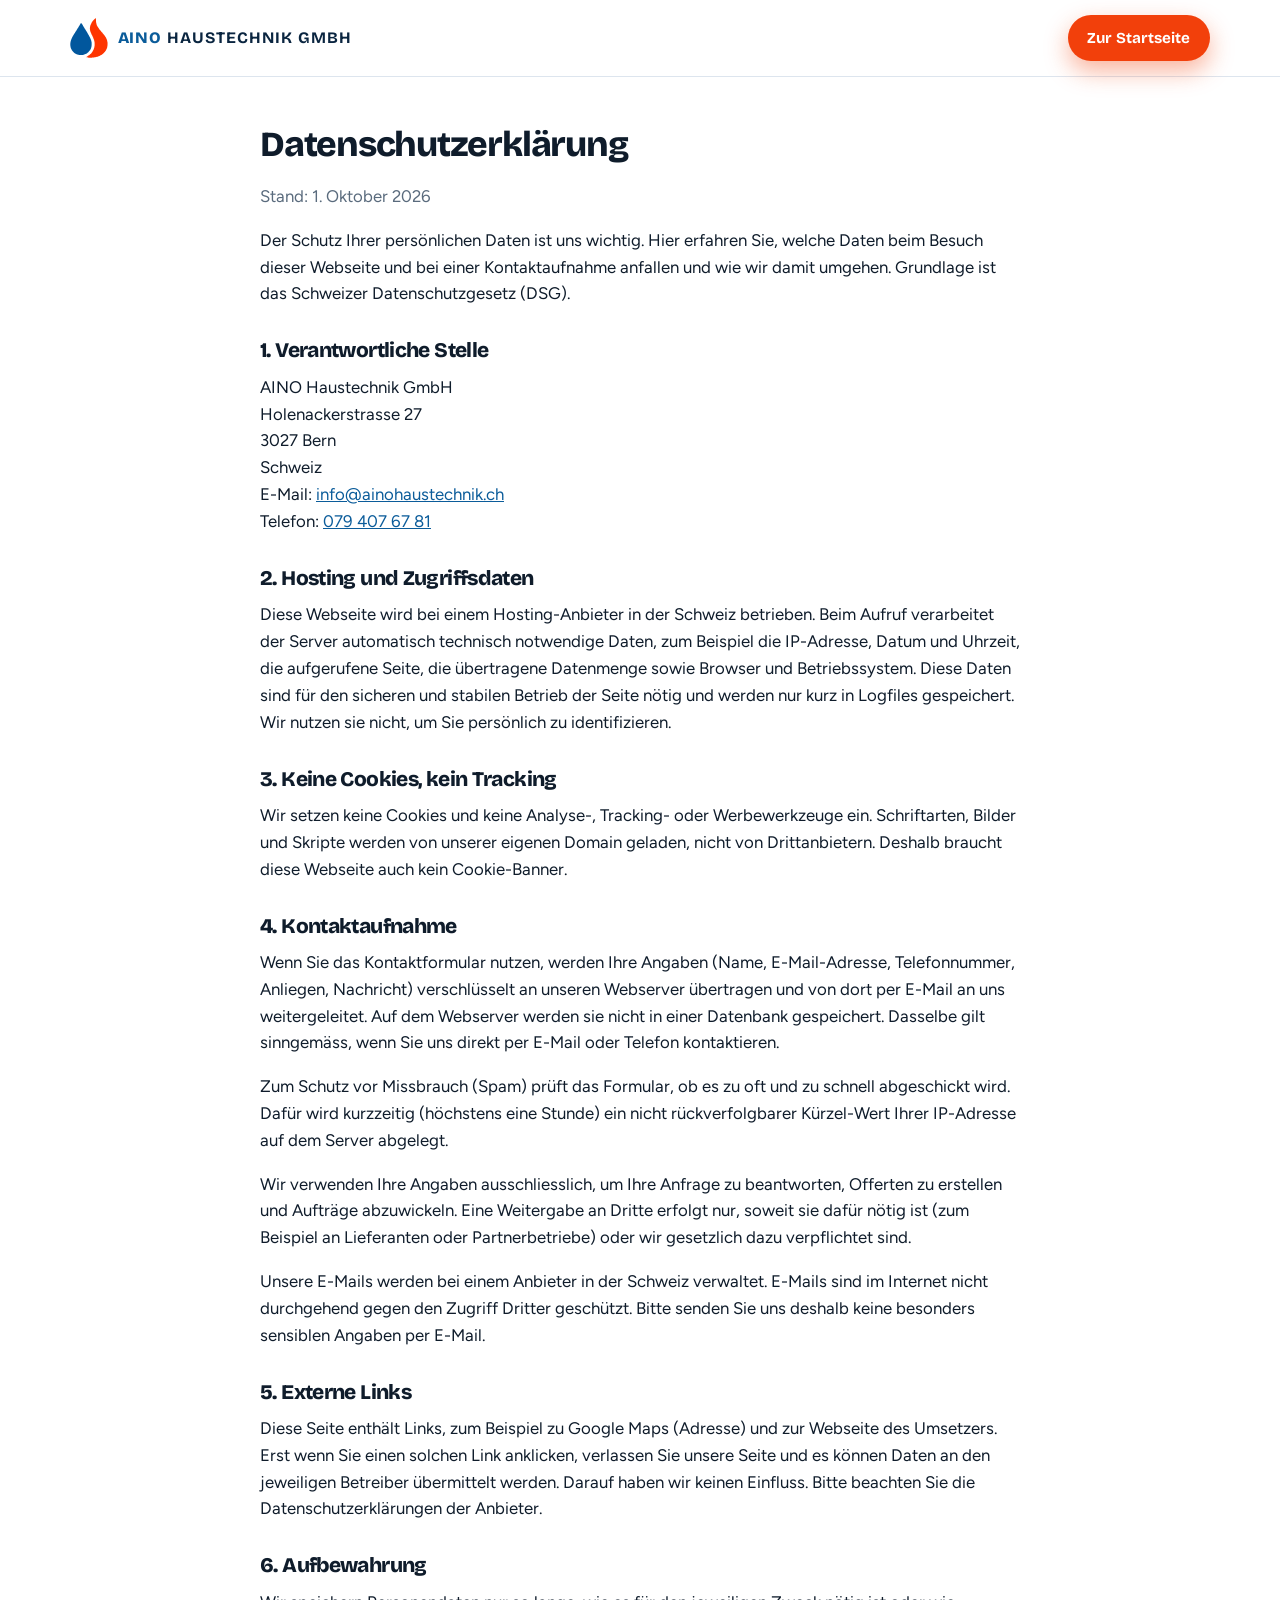
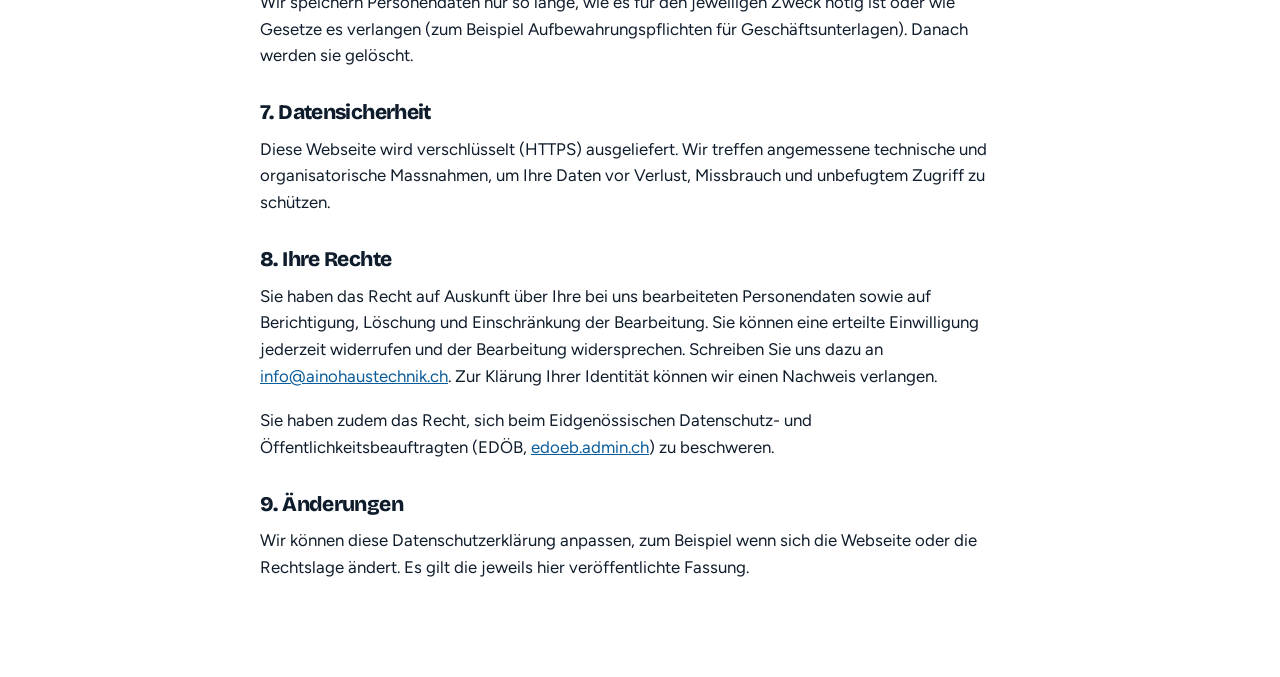
==== commit 7d9396e1: "Kontaktformular mit echtem Mail-Versand (kontakt.php), Statusmeldung, Datenschutz angepasst Co-Autho" ====
--- a/datenschutz.html
+++ b/datenschutz.html
@@ -7,7 +7,7 @@
 <meta name="robots" content="noindex">
 <link rel="icon" type="image/svg+xml" href="assets/logo-symbol.svg?v=3">
 <link rel="icon" type="image/png" href="assets/favicon.png?v=3">
-<link rel="stylesheet" href="style.css?v=7">
+<link rel="stylesheet" href="style.css?v=9">
 </head>
 <body>
 <header class="site-header"><div class="wrap header-inner">
@@ -16,7 +16,7 @@
 </div></header>
 <main class="wrap legal">
 <h1>Datenschutzerklärung</h1>
-<p class="muted">Stand: 30. September 2026</p>
+<p class="muted">Stand: 1. Oktober 2026</p>
 <p>Der Schutz Ihrer persönlichen Daten ist uns wichtig. Hier erfahren Sie, welche Daten beim Besuch dieser Webseite und bei einer Kontaktaufnahme anfallen und wie wir damit umgehen. Grundlage ist das Schweizer Datenschutzgesetz (DSG).</p>
 
 <h2>1. Verantwortliche Stelle</h2>
@@ -29,7 +29,8 @@
 <p>Wir setzen keine Cookies und keine Analyse-, Tracking- oder Werbewerkzeuge ein. Schriftarten, Bilder und Skripte werden von unserer eigenen Domain geladen, nicht von Drittanbietern. Deshalb braucht diese Webseite auch kein Cookie-Banner.</p>
 
 <h2>4. Kontaktaufnahme</h2>
-<p>Wenn Sie das Kontaktformular nutzen, öffnet sich Ihr E-Mail-Programm mit einer vorbereiteten Nachricht. Erst mit dem Versand der E-Mail gelangen Ihre Angaben (Name, E-Mail-Adresse, Telefonnummer, Anliegen, Nachricht) zu uns. Die Webseite selbst speichert keine Formulardaten. Dasselbe gilt, wenn Sie uns direkt per E-Mail oder Telefon kontaktieren.</p>
+<p>Wenn Sie das Kontaktformular nutzen, werden Ihre Angaben (Name, E-Mail-Adresse, Telefonnummer, Anliegen, Nachricht) verschlüsselt an unseren Webserver übertragen und von dort per E-Mail an uns weitergeleitet. Auf dem Webserver werden sie nicht in einer Datenbank gespeichert. Dasselbe gilt sinngemäss, wenn Sie uns direkt per E-Mail oder Telefon kontaktieren.</p>
+<p>Zum Schutz vor Missbrauch (Spam) prüft das Formular, ob es zu oft und zu schnell abgeschickt wird. Dafür wird kurzzeitig (höchstens eine Stunde) ein nicht rückverfolgbarer Kürzel-Wert Ihrer IP-Adresse auf dem Server abgelegt.</p>
 <p>Wir verwenden Ihre Angaben ausschliesslich, um Ihre Anfrage zu beantworten, Offerten zu erstellen und Aufträge abzuwickeln. Eine Weitergabe an Dritte erfolgt nur, soweit sie dafür nötig ist (zum Beispiel an Lieferanten oder Partnerbetriebe) oder wir gesetzlich dazu verpflichtet sind.</p>
 <p>Unsere E-Mails werden bei einem Anbieter in der Schweiz verwaltet. E-Mails sind im Internet nicht durchgehend gegen den Zugriff Dritter geschützt. Bitte senden Sie uns deshalb keine besonders sensiblen Angaben per E-Mail.</p>
 
--- a/style.css
+++ b/style.css
@@ -373,3 +373,33 @@
 .logo-follow.on{opacity:.95}
 @media (hover:none),(pointer:coarse){.logo-follow{display:none}}
 @media (prefers-reduced-motion:reduce){.logo-follow,.drop{display:none}.pulse{animation:none}}
+
+/* ===== Sprachband: Nous parlons francais ===== */
+@font-face{font-family:"Fraunces";font-weight:600;font-style:italic;font-display:swap;src:url("assets/fonts/fraunces-latin-600-italic.woff2") format("woff2")}
+.lang-band{background:linear-gradient(100deg,#dcecf9 0%,#f4f8fc 55%,#fff 100%);border-bottom:1px solid var(--line);padding:clamp(1.6rem,4vw,2.6rem) 0}
+.lang-inner{display:flex;align-items:center;gap:1rem 2rem;flex-wrap:wrap}
+.lang-chips{display:flex;gap:.4rem}
+.chip{display:grid;place-items:center;width:46px;height:46px;border-radius:50%;font-family:var(--display);font-weight:800;font-size:.95rem;color:#fff}
+.chip-de{background:var(--navy)}
+.chip-fr{background:var(--accent);margin-left:-14px;box-shadow:0 0 0 3px #fff}
+.lang-fr{margin:0;font-family:"Fraunces",Georgia,"Times New Roman",serif;font-style:italic;font-weight:600;font-size:clamp(2rem,5vw,3.5rem);line-height:1.05;color:var(--navy);letter-spacing:-.01em}
+.lang-fr span{color:var(--accent)}
+.lang-de{margin:0;font-weight:600;color:var(--ink);flex:1 1 240px}
+.lang-de span{font-family:"Fraunces",Georgia,serif;font-style:italic;font-weight:600;color:var(--muted)}
+.fr-note{font-family:"Fraunces",Georgia,serif;font-style:italic;font-weight:600;color:var(--blue)}
+.lang-band .btn{margin-left:auto}
+@media (max-width:860px){.lang-band .btn{margin-left:0}}
+
+/* ===== Oeffnungszeiten im Kontakt ===== */
+.contact-list .ci{font-weight:700;font-size:1.1rem;font-family:var(--display);color:var(--blue)}
+.contact-list .cn{color:var(--muted);font-size:.9rem;margin-top:.1rem}
+
+.person strong{font-family:var(--font);font-weight:700}
+
+/* ===== Kontaktformular: Status, Honeypot ===== */
+.hp{position:absolute;left:-9999px;width:1px;height:1px;overflow:hidden}
+.form-status{border-radius:12px;padding:.9rem 1.1rem;font-weight:600;line-height:1.45}
+.form-status.ok{background:#e6f6ec;color:#0e5a2b;border:1px solid #9fd8b4}
+.form-status.err{background:#fdeceb;color:#8d1f12;border:1px solid #f0b2aa}
+.form input:invalid:not(:placeholder-shown):not(:focus),.form textarea:invalid:not(:placeholder-shown):not(:focus){border-color:#d8453a}
+.form button[disabled]{opacity:.7;cursor:progress}
